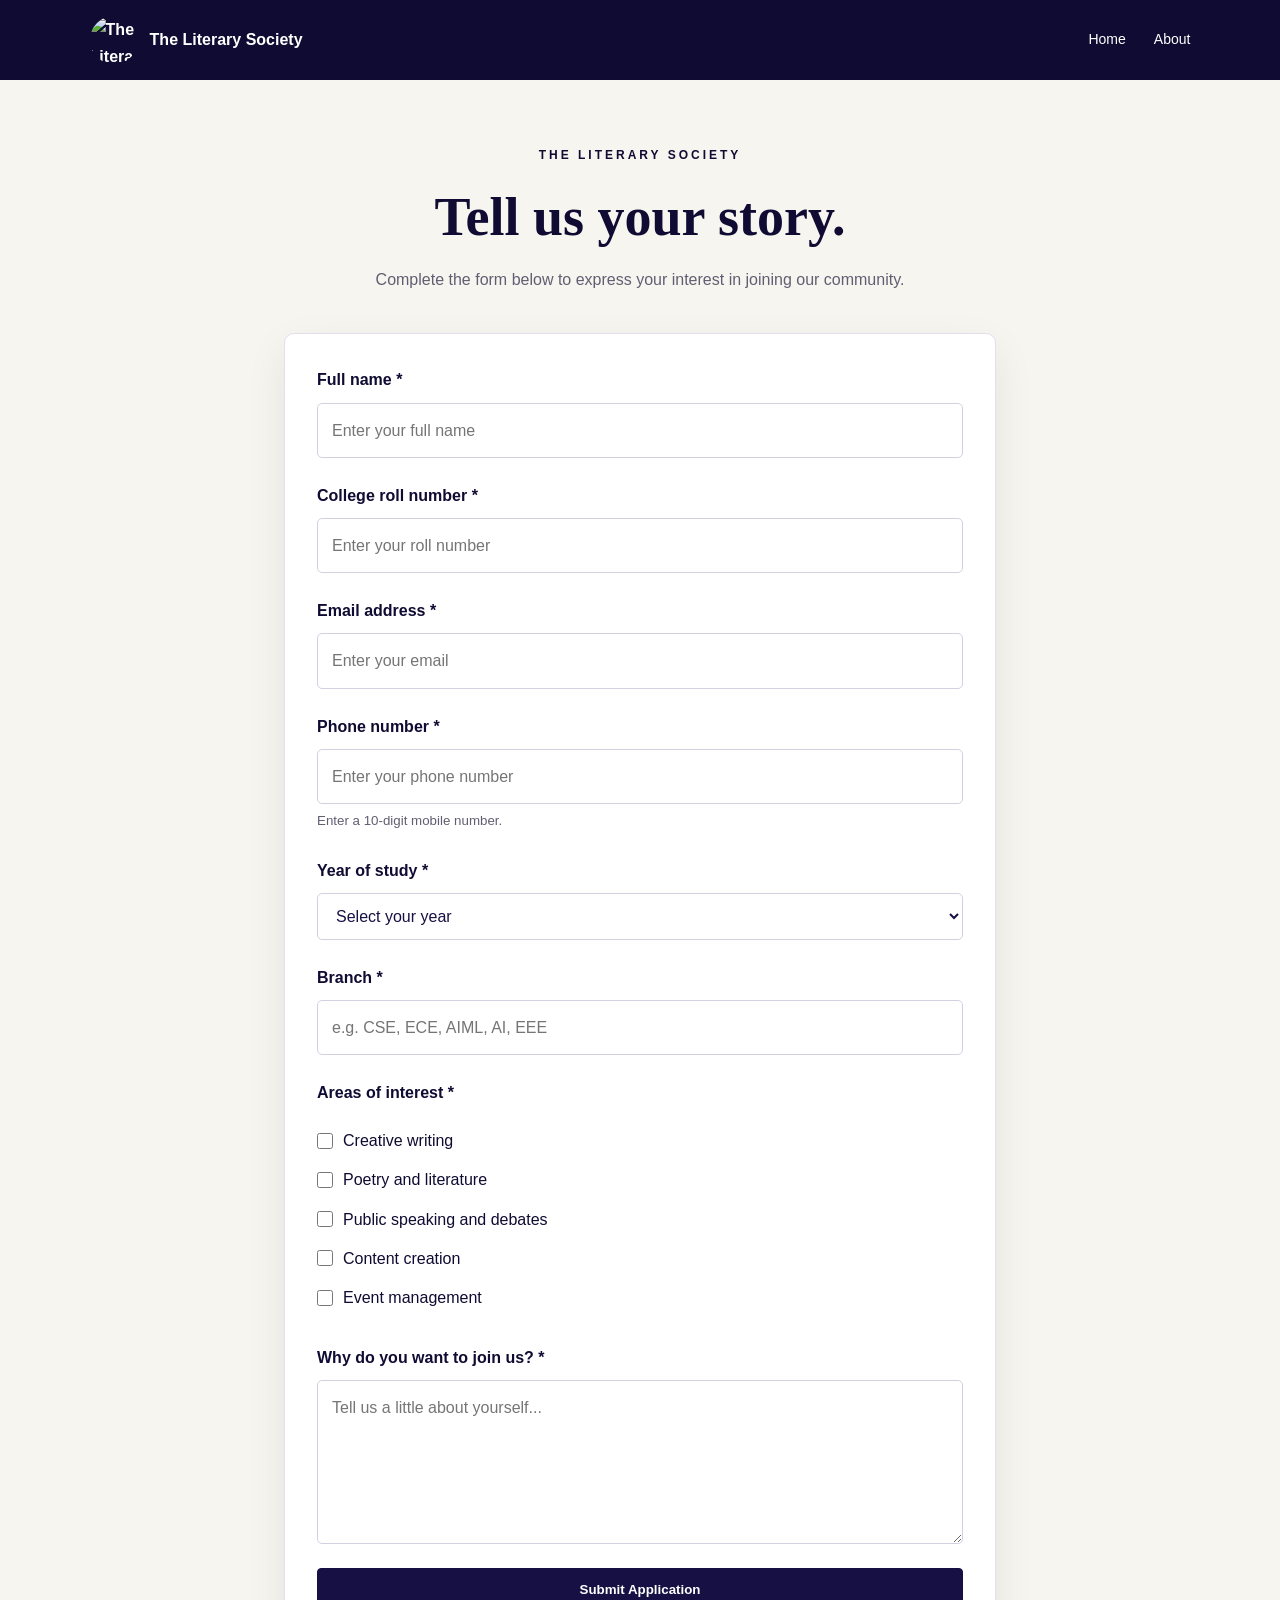
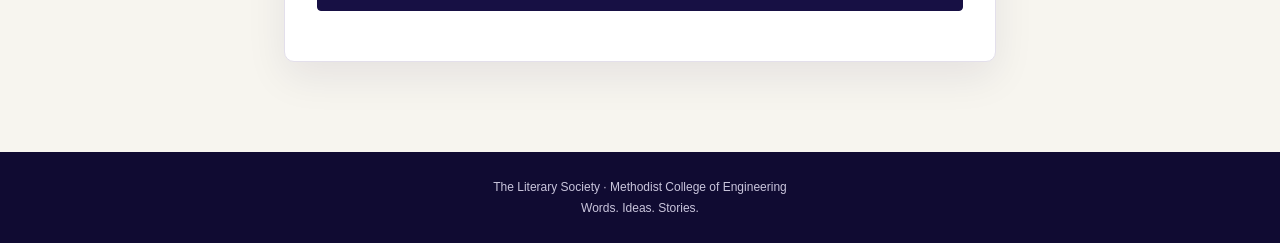
==== recruitment.html @ d7f5c08b "Add files via upload" ====
<!DOCTYPE html>
<html lang="en">

<head>
    <meta charset="UTF-8">
    <meta name="viewport" content="width=device-width, initial-scale=1.0">

    <title>Join Us | The Literary Society</title>

    <link rel="stylesheet" href="style.css">
</head>

<body>

    <nav class="navbar">
        <a href="index.html" class="brand">
            <img src="images/logo.jpg" alt="The Literary Society logo">
            <span>The Literary Society</span>
        </a>

        <div class="nav-links">
            <a href="index.html">Home</a>
            <a href="index.html#about">About</a>
        </div>
    </nav>

    <main class="form-page">
        <div class="form-heading">
            <p class="eyebrow">THE LITERARY SOCIETY</p>
            <h1>Tell us your story.</h1>
            <p>Complete the form below to express your interest in joining our community.</p>
        </div>

        <form id="recruitmentForm">

            <div class="form-group">
                <label for="fullName">Full name *</label>
                <input type="text" id="fullName" name="fullName" placeholder="Enter your full name" required>
            </div>

            <div class="form-group">
                <label for="rollNumber">College roll number *</label>
                <input type="text" id="rollNumber" name="rollNumber" placeholder="Enter your roll number" required>
            </div>

            <div class="form-group">
                <label for="email"> Email address *</label>
                <input type="email" id="email" name="email" placeholder="Enter your email" required>
            </div>

            <div class="form-group">
                <label for="phone">Phone number *</label>
                <input type="tel" id="phone" name="phone" placeholder="Enter your phone number" pattern="[0-9]{10}"
                    maxlength="10" required>
                <small>Enter a 10-digit mobile number.</small>
            </div>

            <div class="form-group">
                <label for="year">Year of study *</label>
                <select id="year" name="year" required>
                    <option value="">Select your year</option>
                    <option value="1st Year">1st Year</option>
                    <option value="2nd Year">2nd Year</option>
                    <option value="3rd Year">3rd Year</option>
                    <option value="4th Year">4th Year</option>
                </select>
            </div>

            <div class="form-group">
                <label for="branch">Branch *</label>
                <input type="text" id="branch" name="branch" placeholder="e.g. CSE, ECE, AIML, AI, EEE" required>
            </div>

            <fieldset class="form-group">
                <legend>Areas of interest *</legend>

                <label class="choice">
                    <input type="checkbox" name="interests" value="Creative Writing">
                    Creative writing
                </label>

                <label class="choice">
                    <input type="checkbox" name="interests" value="Poetry">
                    Poetry and literature
                </label>

                <label class="choice">
                    <input type="checkbox" name="interests" value="Public Speaking">
                    Public speaking and debates
                </label>

                <label class="choice">
                    <input type="checkbox" name="interests" value="Content Creation">
                    Content creation
                </label>

                <label class="choice">
                    <input type="checkbox" name="interests" value="Event Management">
                    Event management
                </label>
            </fieldset>

            <div class="form-group">
                <label for="reason">Why do you want to join us? *</label>
                <textarea id="reason" name="reason" rows="5" placeholder="Tell us a little about yourself..."
                    required></textarea>
            </div>

            <button type="submit" class="primary-button form-submit">
                Submit Application
            </button>

            <p id="formMessage" role="status" aria-live="polite"></p>

        </form>
    </main>

    <footer>
        <p>The Literary Society · Methodist College of Engineering</p>
        <p>Words. Ideas. Stories.</p>
    </footer>

    <script src="script.js"></script>

</body>

</html>
---- style.css ----
/* 1. Basic reset */
* {
    margin: 0;
    padding: 0;
    box-sizing: border-box;
}

/* 2. Website colors and fonts */
:root {
    --navy: #100b32;
    --navy-light: #29205f;
    --cream: #f7f5ef;
    --white: #ffffff;
    --muted: #c9c5dc;
}

/* 3. Overall page */
html {
    scroll-behavior: smooth;
}

body {
    font-family: Arial, sans-serif;
    background: var(--cream);
    color: var(--navy);
    line-height: 1.7;
}

/* 4. Navigation bar */
.navbar {
    display: flex;
    justify-content: space-between;
    align-items: center;
    padding: 16px 7%;
    background: var(--navy);
    color: var(--white);
}

.brand {
    display: flex;
    align-items: center;
    gap: 12px;
    color: var(--white);
    text-decoration: none;
    font-weight: bold;
}

.brand img {
    width: 48px;
    height: 48px;
    object-fit: cover;
    border-radius: 50%;
}

.nav-links {
    display: flex;
    gap: 28px;
}

.nav-links a {
    color: var(--white);
    text-decoration: none;
    font-size: 14px;
}

.nav-links a:hover {
    color: var(--muted);
}

/* 5. Main welcome section */
.hero {
    min-height: 580px;
    padding: 100px 20px;
    display: flex;
    flex-direction: column;
    justify-content: center;
    align-items: center;
    text-align: center;
    background: var(--navy);
    color: var(--white);
}

.eyebrow {
    font-size: 12px;
    font-weight: bold;
    letter-spacing: 3px;
    margin-bottom: 20px;
}

.hero h1 {
    font-family: Georgia, serif;
    font-size: clamp(44px, 7vw, 76px);
    line-height: 1.1;
    margin-bottom: 24px;
}

.hero-description {
    max-width: 560px;
    color: var(--muted);
    margin-bottom: 32px;
}

.primary-button {
    display: inline-block;
    padding: 13px 26px;
    background: var(--white);
    color: var(--navy);
    text-decoration: none;
    border: 1px solid var(--white);
    border-radius: 4px;
    font-weight: bold;
    transition: 0.2s ease;
}

.primary-button:hover {
    background: transparent;
    color: var(--white);
}

.hero-note {
    margin-top: 28px;
    font-size: 12px;
    letter-spacing: 2px;
    color: var(--muted);
}

/* 6. General content sections */
.section {
    max-width: 1000px;
    margin: auto;
    padding: 90px 24px;
}

.section h2,
.join-section h2 {
    font-family: Georgia, serif;
    font-size: clamp(32px, 5vw, 48px);
    line-height: 1.2;
    margin-bottom: 22px;
}

.section > p:not(.eyebrow) {
    max-width: 700px;
    color: #5c5870;
}

/* 7. Activities cards */
.activities {
    max-width: none;
    background: #eeebf4;
    padding-left: max(24px, calc((100% - 952px) / 2));
    padding-right: max(24px, calc((100% - 952px) / 2));
}

.activity-grid {
    display: grid;
    grid-template-columns: repeat(2, minmax(0, 1fr));
    gap: 20px;
    margin-top: 35px;
}

.activity-card {
    padding: 28px;
    background: var(--white);
    border: 1px solid #e3dfeb;
    border-radius: 8px;
    transition: transform 0.2s ease;
}

.activity-card:hover {
    transform: translateY(-4px);
}

.activity-card h3 {
    font-family: Georgia, serif;
    font-size: 23px;
    margin-bottom: 10px;
}

.activity-card p {
    color: #625e72;
    font-size: 14px;
}

/* 8. Membership invitation */
.join-section {
    text-align: center;
    padding: 90px 24px;
    background: var(--navy);
    color: var(--white);
}

.join-section > p:not(.eyebrow) {
    color: var(--muted);
    margin-bottom: 28px;
}

/* 9. Footer */
footer {
    padding: 25px 20px;
    background: #100b32;
    color: var(--muted);
    text-align: center;
    font-size: 12px;
}

/* 10. Mobile-friendly layout */
@media (max-width: 600px) {
    .navbar {
        padding: 14px 5%;
        flex-direction: column;
        gap: 14px;
    }

    .brand {
        font-size: 14px;
    }

    .nav-links {
        gap: 20px;
    }

    .hero {
        min-height: 500px;
        padding: 75px 20px;
    }

    .activity-grid {
        grid-template-columns: 1fr;
    }

    .section,
    .activities {
        padding: 65px 22px;
    }
}

/* Recruitment form page */

.form-page {
    max-width: 760px;
    margin: 0 auto;
    padding: 65px 24px 90px;
}

.form-heading {
    text-align: center;
    margin-bottom: 40px;
}

.form-heading h1 {
    font-family: Georgia, serif;
    font-size: clamp(36px, 6vw, 54px);
    line-height: 1.2;
    margin-bottom: 16px;
}

.form-heading > p:last-child {
    color: #625e72;
}

#recruitmentForm {
    padding: 32px;
    background: #ffffff;
    border: 1px solid #e3dfeb;
    border-radius: 10px;
}

.form-group {
    margin-bottom: 24px;
    border: 0;
    min-width: 0;
}

.form-group > label,
.form-group legend {
    display: block;
    font-weight: bold;
    margin-bottom: 9px;
}

.form-group input:not([type="checkbox"]),
.form-group select,
.form-group textarea {
    display: block;
    width: 100%;
    padding: 13px 14px;
    border: 1px solid #d4d0df;
    border-radius: 5px;
    font: inherit;
    background: #fff;
    color: #171044;
}

.form-group input:focus,
.form-group select:focus,
.form-group textarea:focus {
    outline: 2px solid #7165b5;
    outline-offset: 2px;
}

.form-group textarea {
    resize: vertical;
}

.form-group small {
    display: block;
    color: #625e72;
    margin-top: 6px;
}

.choice {
    display: flex !important;
    align-items: center;
    gap: 10px;
    margin: 12px 0;
    font-weight: normal !important;
}

.choice input {
    accent-color: #171044;
    width: 16px;
    height: 16px;
}

.form-submit {
    width: 100%;
    cursor: pointer;
    background: #171044;
    color: white;
    border-color: #171044;
}

.form-submit:hover {
    background: #29205f;
    color: white;
}

#formMessage {
    margin-top: 18px;
    font-weight: bold;
}

@media (max-width: 600px) {
    #recruitmentForm {
        padding: 22px 18px;
    }

    .form-page {
        padding: 45px 16px 65px;
    }
}

/* ===== PREMIUM DESIGN UPGRADE ===== */

/* Smooth scrolling between sections */
html {
    scroll-behavior: smooth;
}

/* Better navigation */
.navbar {
    backdrop-filter: blur(12px);
    transition: box-shadow 0.3s ease;
}

.navbar a {
    transition: color 0.3s ease, opacity 0.3s ease;
}

.navbar a:hover {
    color: #b9a7ff;
}

/* Elegant hero section */
.hero {
    position: relative;
    overflow: hidden;
}

.hero h1 {
    letter-spacing: -1.5px;
    line-height: 1.15;
    animation: fadeUp 0.9s ease both;
}

.hero p {
    animation: fadeUp 1s ease 0.15s both;
}

.hero .btn {
    transition: transform 0.25s ease,
                box-shadow 0.25s ease;
}

.hero .btn:hover {
    transform: translateY(-4px);
    box-shadow: 0 10px 25px rgba(23, 16, 68, 0.2);
}

/* Section headings */
section h2 {
    letter-spacing: -0.5px;
}

/* Activity cards */
.activity-card {
    transition: transform 0.3s ease,
                box-shadow 0.3s ease,
                border-color 0.3s ease;
}

.activity-card:hover {
    transform: translateY(-7px);
    box-shadow: 0 14px 30px rgba(23, 16, 68, 0.10);
    border-color: #b9a7ff;
}

/* Buttons */
button,
.btn {
    cursor: pointer;
}

/* Recruitment form */
#recruitmentForm {
    box-shadow: 0 15px 40px rgba(23, 16, 68, 0.08);
}

#recruitmentForm input:focus,
#recruitmentForm select:focus,
#recruitmentForm textarea:focus {
    outline: none;
    border-color: #29205f;
    box-shadow: 0 0 0 3px rgba(41, 32, 95, 0.12);
}

/* Entrance animation */
@keyframes fadeUp {
    from {
        opacity: 0;
        transform: translateY(20px);
    }

    to {
        opacity: 1;
        transform: translateY(0);
    }
}

/* Respect reduced-motion preferences */
@media (prefers-reduced-motion: reduce) {
    *,
    *::before,
    *::after {
        animation-duration: 0.01ms !important;
        transition-duration: 0.01ms !important;
        scroll-behavior: auto !important;
    }
}

/* TEMPORARY CSS TEST */
body {
    outline: 8px solid red !important;
}
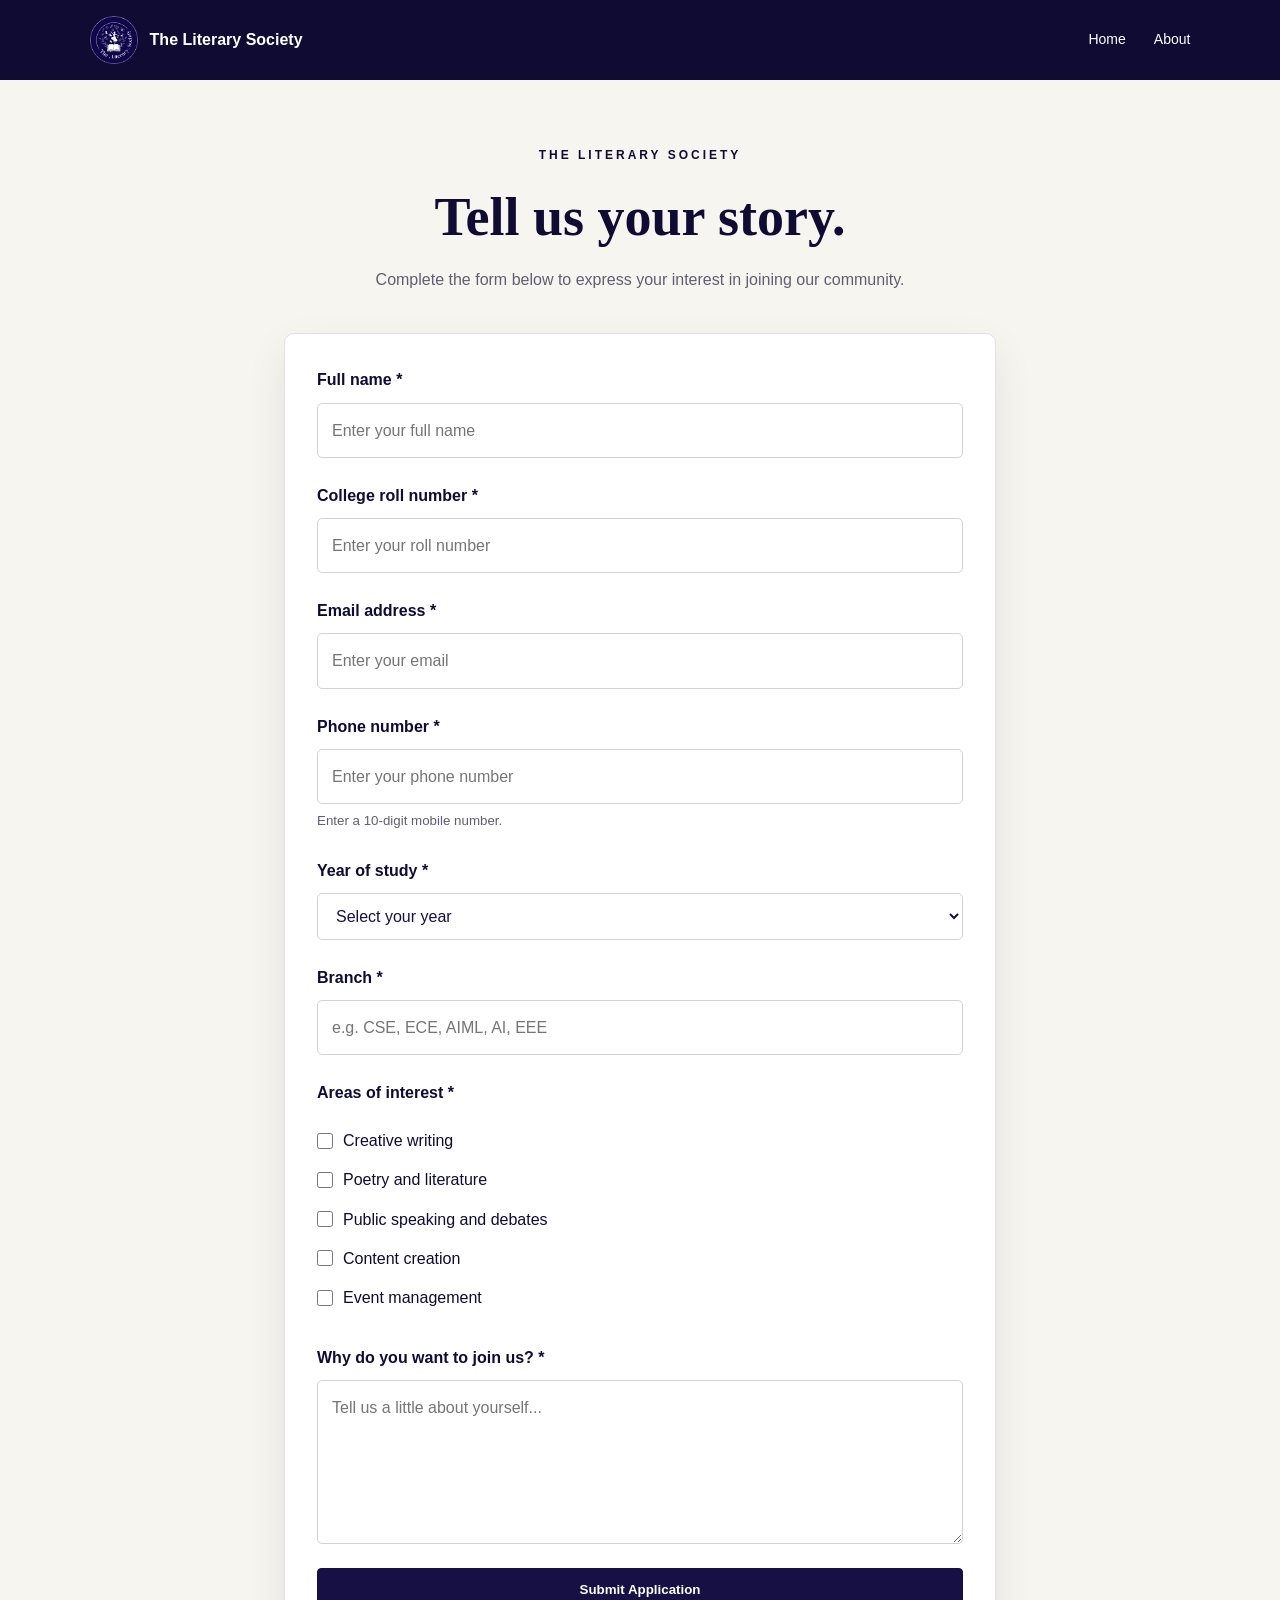
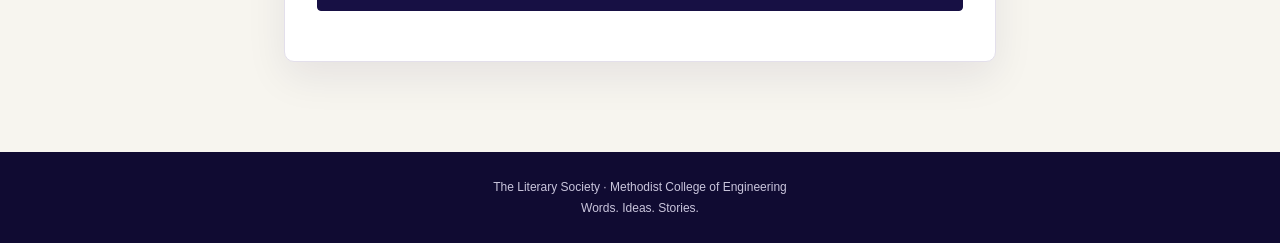
==== commit ebd43fb2: "Fix logo source and improve HTML structure Updated the logo image source in the navigation bar and e" ====
--- a/recruitment.html
+++ b/recruitment.html
@@ -14,7 +14,7 @@
 
     <nav class="navbar">
         <a href="index.html" class="brand">
-            <img src="images/logo.jpg" alt="The Literary Society logo">
+            <img src="logo.jpg" alt="The Literary Society logo">
             <span>The Literary Society</span>
         </a>
 
@@ -124,4 +124,4 @@
 
 </body>
 
-</html>+</html>
